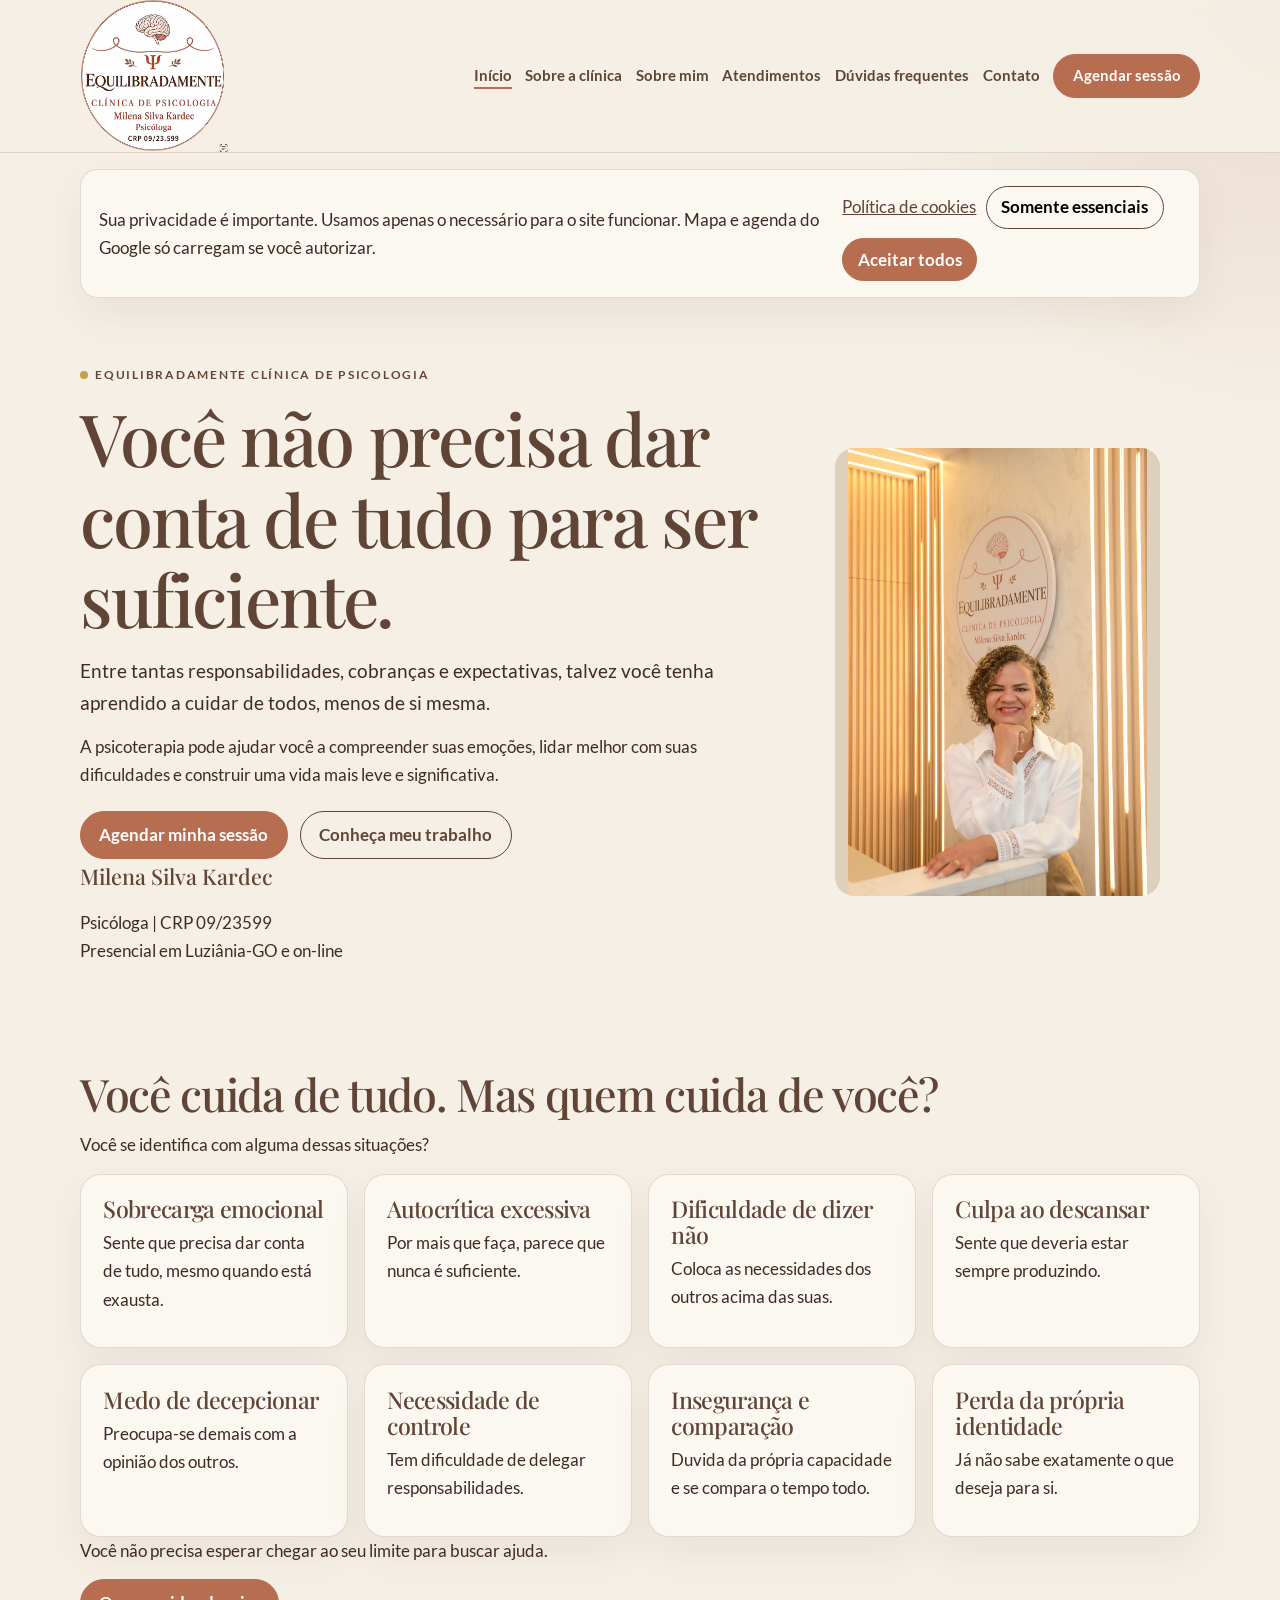
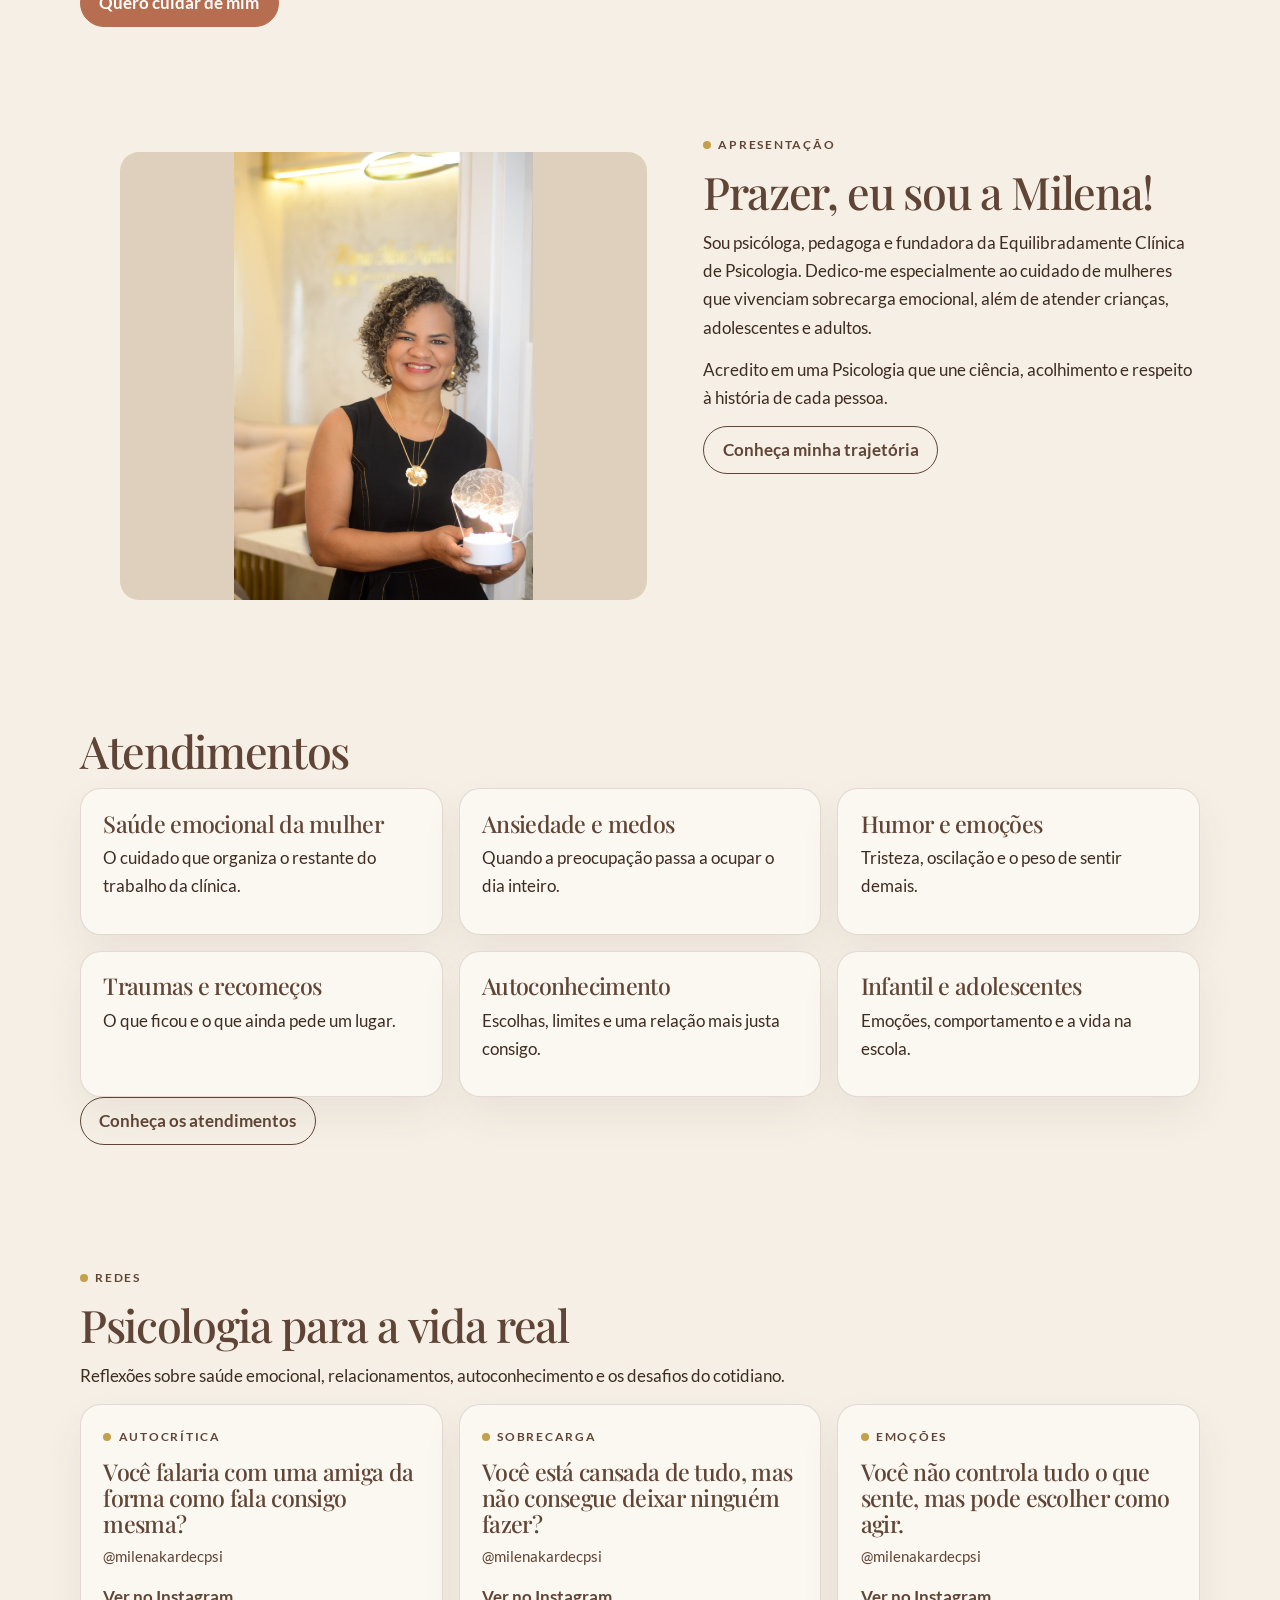
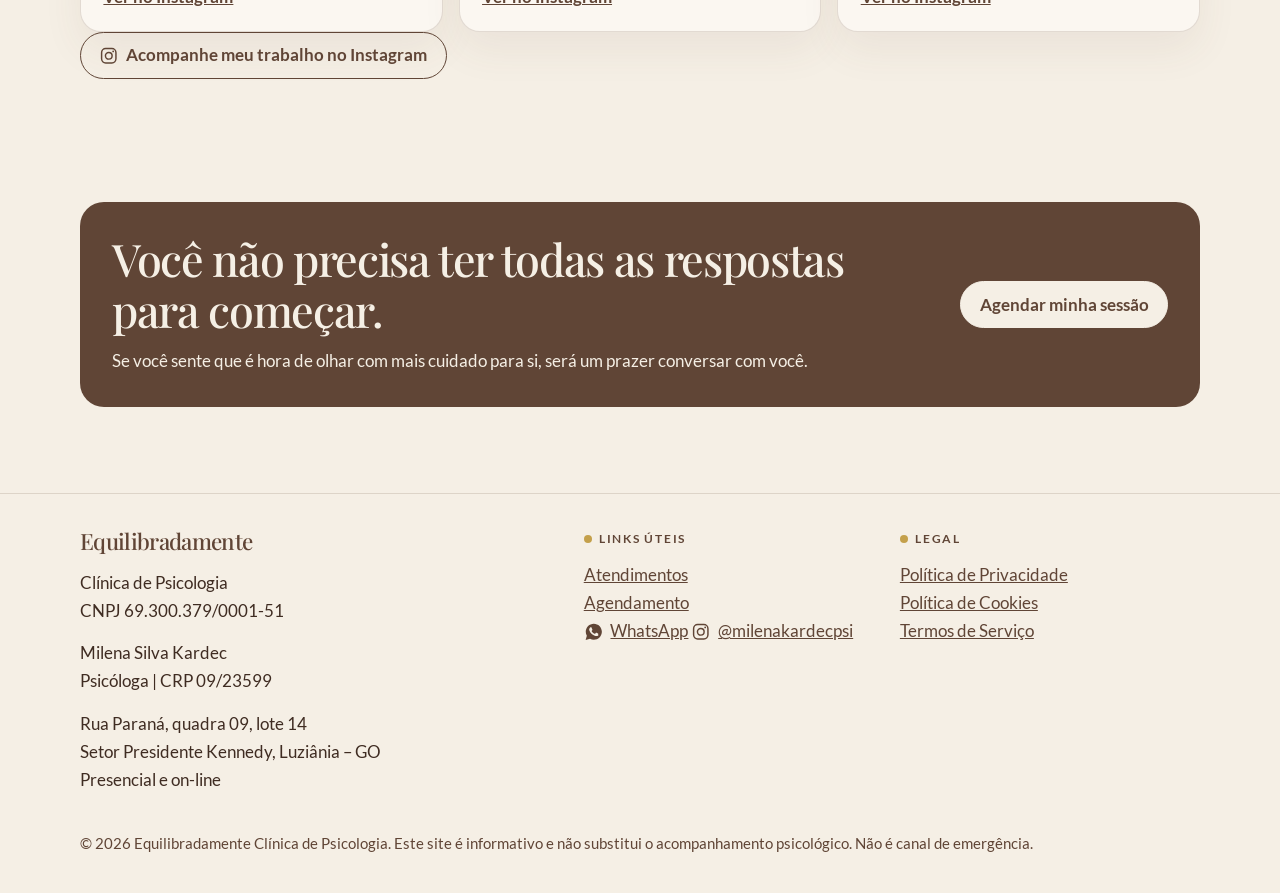
==== index.html @ 388ee87c "Publica o site da Equilibradamente para o domínio da clínica. O portal estático fica na raiz do repo" ====
<!DOCTYPE html>
<html lang="pt-BR">
<head>
  <meta charset="utf-8">
  <meta name="viewport" content="width=device-width, initial-scale=1">
  <title>Equilibradamente Clínica de Psicologia</title>
  <meta name="description" content="Psicoterapia para a saúde emocional da mulher, com atendimento também a crianças, adolescentes e adultos. Presencial em Luziânia-GO e on-line.">
  <meta property="og:title" content="Equilibradamente Clínica de Psicologia">
  <meta property="og:description" content="Construindo caminhos para uma vida mais leve e significativa.">
  <meta property="og:image" content="assets/img/fachada-acolhida.jpeg">
  <meta property="og:type" content="website">
  <link rel="icon" href="assets/img/favicon.png">
  <link rel="stylesheet" href="assets/css/styles.css?v=fotos">
</head>
<body data-root="">
  <a class="skip" href="#conteudo">Ir para o conteúdo</a>
  <header class="site-header">
    <div class="barra">
      <a class="marca" href="index.html" aria-label="Equilibradamente, início"><img src="assets/img/logo.png" alt=""></a>
      <button class="nav-toggle" type="button" aria-expanded="false" aria-controls="menu">Menu</button>
      <nav class="nav-principal" id="menu" aria-label="Principal">
        <a href="index.html" aria-current="page">Início</a>
        <a href="sobre.html">Sobre a clínica</a>
        <a href="equipa.html">Sobre mim</a>
        <a href="servicos.html">Atendimentos</a>
        <a href="faq.html">Dúvidas frequentes</a>
        <a href="contactos.html">Contato</a>
        <a class="botao botao-primario" href="agendar.html">Agendar sessão</a>
      </nav>
    </div>
  </header>
  <main id="conteudo">
    <section class="barra hero">
      <div>
        <p class="eyebrow">Equilibradamente Clínica de Psicologia</p>
        <h1>Você não precisa dar conta de tudo para ser suficiente.</h1>
        <p class="lead">Entre tantas responsabilidades, cobranças e expectativas, talvez você tenha aprendido a cuidar de todos, menos de si mesma.</p>
        <p>A psicoterapia pode ajudar você a compreender suas emoções, lidar melhor com suas dificuldades e construir uma vida mais leve e significativa.</p>
        <div class="acoes">
          <a class="botao botao-primario" href="agendar.html">Agendar minha sessão</a>
          <a class="botao" href="equipa.html">Conheça meu trabalho</a>
        </div>
        <p class="assinatura">Milena Silva Kardec</p>
        <p>Psicóloga | CRP 09/23599<br>Presencial em Luziânia-GO e on-line</p>
      </div>
      <figure class="hero-foto">
        <img src="assets/img/milena-hero.jpeg" alt="Milena Silva Kardec na recepção da Equilibradamente, ao lado da logomarca da clínica.">
      </figure>
    </section>

    <section class="secao" aria-labelledby="identificacao">
      <div class="barra">
        <h2 id="identificacao">Você cuida de tudo. Mas quem cuida de você?</h2>
        <p>Você se identifica com alguma dessas situações?</p>
        <div class="grelha-situacoes">
          <article class="cartao"><h3>Sobrecarga emocional</h3><p>Sente que precisa dar conta de tudo, mesmo quando está exausta.</p></article>
          <article class="cartao"><h3>Autocrítica excessiva</h3><p>Por mais que faça, parece que nunca é suficiente.</p></article>
          <article class="cartao"><h3>Dificuldade de dizer não</h3><p>Coloca as necessidades dos outros acima das suas.</p></article>
          <article class="cartao"><h3>Culpa ao descansar</h3><p>Sente que deveria estar sempre produzindo.</p></article>
          <article class="cartao"><h3>Medo de decepcionar</h3><p>Preocupa-se demais com a opinião dos outros.</p></article>
          <article class="cartao"><h3>Necessidade de controle</h3><p>Tem dificuldade de delegar responsabilidades.</p></article>
          <article class="cartao"><h3>Insegurança e comparação</h3><p>Duvida da própria capacidade e se compara o tempo todo.</p></article>
          <article class="cartao"><h3>Perda da própria identidade</h3><p>Já não sabe exatamente o que deseja para si.</p></article>
        </div>
        <p>Você não precisa esperar chegar ao seu limite para buscar ajuda.</p>
        <a class="botao botao-primario" href="agendar.html">Quero cuidar de mim</a>
      </div>
    </section>

    <section class="secao">
      <div class="barra split">
        <figure class="retrato-largo inteiro">
          <img src="assets/img/milena-perfil.jpeg" alt="Milena Silva Kardec no consultório, com o nome da psicóloga ao fundo.">
        </figure>
        <div>
          <p class="eyebrow">Apresentação</p>
          <h2>Prazer, eu sou a Milena!</h2>
          <p>Sou psicóloga, pedagoga e fundadora da Equilibradamente Clínica de Psicologia. Dedico-me especialmente ao cuidado de mulheres que vivenciam sobrecarga emocional, além de atender crianças, adolescentes e adultos.</p>
          <p>Acredito em uma Psicologia que une ciência, acolhimento e respeito à história de cada pessoa.</p>
          <a class="botao" href="equipa.html">Conheça minha trajetória</a>
        </div>
      </div>
    </section>

    <section class="secao" aria-labelledby="atendimentos-destaque">
      <div class="barra">
        <h2 id="atendimentos-destaque">Atendimentos</h2>
        <div class="grelha-3">
          <article class="cartao"><h3>Saúde emocional da mulher</h3><p>O cuidado que organiza o restante do trabalho da clínica.</p></article>
          <article class="cartao"><h3>Ansiedade e medos</h3><p>Quando a preocupação passa a ocupar o dia inteiro.</p></article>
          <article class="cartao"><h3>Humor e emoções</h3><p>Tristeza, oscilação e o peso de sentir demais.</p></article>
          <article class="cartao"><h3>Traumas e recomeços</h3><p>O que ficou e o que ainda pede um lugar.</p></article>
          <article class="cartao"><h3>Autoconhecimento</h3><p>Escolhas, limites e uma relação mais justa consigo.</p></article>
          <article class="cartao"><h3>Infantil e adolescentes</h3><p>Emoções, comportamento e a vida na escola.</p></article>
        </div>
        <p><a class="botao" href="servicos.html">Conheça os atendimentos</a></p>
      </div>
    </section>

    <section class="secao" id="notas" aria-labelledby="notas-titulo">
      <div class="barra">
        <p class="eyebrow">Redes</p>
        <h2 id="notas-titulo">Psicologia para a vida real</h2>
        <p>Reflexões sobre saúde emocional, relacionamentos, autoconhecimento e os desafios do cotidiano.</p>
        <div class="feed" data-social-feed></div>
        <p><a class="botao" data-fill="instagram" data-rotulo="Acompanhe meu trabalho no Instagram" href="#">Instagram</a></p>
      </div>
    </section>

    <section class="secao">
      <div class="barra chamada">
        <div>
          <h2>Você não precisa ter todas as respostas para começar.</h2>
          <p>Se você sente que é hora de olhar com mais cuidado para si, será um prazer conversar com você.</p>
        </div>
        <a class="botao botao-primario" href="agendar.html">Agendar minha sessão</a>
      </div>
    </section>
  </main>
  <footer class="site-footer">
    <div class="barra footer-grelha">
      <div>
        <p class="marca">Equilibradamente</p>
        <p>Clínica de Psicologia<br>CNPJ 69.300.379/0001-51</p>
        <p>Milena Silva Kardec<br>Psicóloga | CRP 09/23599</p>
        <p>Rua Paraná, quadra 09, lote 14<br>Setor Presidente Kennedy, Luziânia – GO<br>Presencial e on-line</p>
      </div>
      <div>
        <p class="eyebrow">Links úteis</p>
        <a href="servicos.html">Atendimentos</a>
        <a href="agendar.html">Agendamento</a>
        <a data-fill="whatsapp" data-rotulo="WhatsApp" href="#">WhatsApp</a>
        <a data-fill="instagram" href="#">Instagram</a>
      </div>
      <div>
        <p class="eyebrow">Legal</p>
        <a href="legal/privacidade.html">Política de Privacidade</a>
        <a href="legal/cookies.html">Política de Cookies</a>
        <a href="legal/termos.html">Termos de Serviço</a>
      </div>
    </div>
    <div class="barra rodape-base">
      <p>© <span class="ano">2026</span> Equilibradamente Clínica de Psicologia. Este site é informativo e não substitui o acompanhamento psicológico. Não é canal de emergência.</p>
    </div>
  </footer>
  <script src="assets/js/site-config.js"></script>
  <script src="assets/js/main.js"></script>
  <script src="assets/js/social-feed.js"></script>
</body>
</html>
---- assets/css/styles.css ----
@font-face {
  font-family: "Playfair Display";
  font-style: normal;
  font-weight: 500;
  font-display: swap;
  src: url("../fonts/playfair-latin-500-normal.woff2") format("woff2");
}

@font-face {
  font-family: "Playfair Display";
  font-style: normal;
  font-weight: 600;
  font-display: swap;
  src: url("../fonts/playfair-latin-600-normal.woff2") format("woff2");
}

@font-face {
  font-family: "Lato";
  font-style: normal;
  font-weight: 400;
  font-display: swap;
  src: url("../fonts/lato-latin-400-normal.woff2") format("woff2");
}

@font-face {
  font-family: "Lato";
  font-style: italic;
  font-weight: 400;
  font-display: swap;
  src: url("../fonts/lato-latin-400-italic.woff2") format("woff2");
}

@font-face {
  font-family: "Lato";
  font-style: normal;
  font-weight: 700;
  font-display: swap;
  src: url("../fonts/lato-latin-700-normal.woff2") format("woff2");
}

:root {
  --areia: #f5efe5;
  --bege: #ded0bd;
  --terracota: #b66d50;
  --marrom: #604536;
  --mostarda: #c4a04b;
  --tinta: #3f2c22;
  --papel: #fbf7f1;
  --linha: rgba(96, 69, 54, 0.16);
  --sombra: 0 18px 40px rgba(96, 69, 54, 0.07);
  --serif: "Playfair Display", Georgia, serif;
  --sans: "Lato", "Segoe UI", sans-serif;
  --medida: 1120px;
}

* { box-sizing: border-box; }

html { scroll-behavior: smooth; }

body {
  margin: 0;
  background:
    radial-gradient(circle at 100% 0, rgba(182, 109, 80, 0.18), transparent 26rem),
    var(--areia);
  color: var(--tinta);
  font-family: var(--sans);
  font-size: 1.0625rem;
  line-height: 1.65;
}

img { max-width: 100%; display: block; }

a { color: var(--marrom); }

h1, h2, h3, .marca {
  font-family: var(--serif);
  font-weight: 500;
  letter-spacing: -0.03em;
  line-height: 1.12;
  color: var(--marrom);
}

h1 { margin: 0 0 1rem; font-size: clamp(2.5rem, 6vw, 4.5rem); }
h2 { margin: 0 0 0.75rem; font-size: clamp(1.9rem, 3.5vw, 2.8rem); }
h3 { margin: 0 0 0.45rem; font-size: 1.45rem; }
p { margin: 0 0 0.9rem; }

.skip {
  position: absolute;
  left: 1rem;
  top: -4rem;
  z-index: 40;
  padding: 0.55rem 0.9rem;
  background: var(--marrom);
  color: var(--areia);
}

.skip:focus { top: 1rem; }

.barra {
  width: min(var(--medida), calc(100% - 2rem));
  margin-inline: auto;
}

.site-header {
  position: sticky;
  top: 0;
  z-index: 20;
  background: rgba(245, 239, 229, 0.92);
  border-bottom: 1px solid var(--linha);
  backdrop-filter: blur(12px);
}

.site-header .barra {
  position: relative;
  display: flex;
  align-items: center;
  justify-content: space-between;
  min-height: 8.2rem;
  gap: 1rem;
}

.marca {
  font-size: 1.4rem;
  text-decoration: none;
}

.site-header .marca {
  display: inline-flex;
  line-height: 0;
}

.site-header .marca img {
  width: 9.5rem;
  height: auto;
  object-fit: contain;
  background: transparent;
}

.nav-toggle {
  display: none;
  min-height: 2.6rem;
  padding: 0.35rem 0.9rem;
  border: 1px solid var(--marrom);
  border-radius: 999px;
  background: transparent;
  color: var(--marrom);
  font: inherit;
  font-weight: 600;
  cursor: pointer;
}

.nav-principal {
  display: flex;
  align-items: center;
  gap: 0.85rem;
}

.nav-principal a {
  text-decoration: none;
  font-weight: 700;
  font-size: 0.95rem;
}

.nav-principal a[aria-current="page"]:not(.botao) {
  box-shadow: inset 0 -2px 0 var(--terracota);
}

.nav-principal a.botao-primario,
.nav-principal a.botao-primario:hover {
  color: #fff;
}

.botao {
  display: inline-flex;
  align-items: center;
  justify-content: center;
  min-height: 2.8rem;
  padding: 0.55rem 1.15rem;
  border: 1px solid var(--marrom);
  border-radius: 999px;
  background: transparent;
  color: var(--marrom);
  font: inherit;
  font-weight: 600;
  text-decoration: none;
  cursor: pointer;
}

.botao-primario {
  background: var(--terracota);
  border-color: var(--terracota);
  color: #fff;
}

.botao:hover { background: rgba(96, 69, 54, 0.06); }
.botao-primario:hover { background: #9a5a42; border-color: #9a5a42; color: #fff; }

.is-disabled {
  opacity: 0.5;
  cursor: not-allowed;
  text-decoration: none;
}

.com-icone,
.footer-grelha a.com-icone {
  display: inline-flex;
  align-items: center;
  gap: 0.45rem;
}

.com-icone svg {
  width: 1.15em;
  height: 1.15em;
  flex: none;
}

.secao { padding: 3.4rem 0; }

.eyebrow {
  margin: 0 0 0.7rem;
  color: var(--marrom);
  font-size: 0.78rem;
  font-weight: 600;
  letter-spacing: 0.14em;
  text-transform: uppercase;
}

.eyebrow::before {
  content: "";
  display: inline-block;
  width: 0.5rem;
  height: 0.5rem;
  margin-right: 0.45rem;
  border-radius: 50%;
  background: var(--mostarda);
}

.lead { max-width: 40rem; font-size: 1.2rem; }

.acoes, .lista-inline {
  display: flex;
  flex-wrap: wrap;
  gap: 0.75rem;
}

.acoes { margin-top: 1.4rem; }

.hero {
  display: grid;
  grid-template-columns: 1.35fr 0.8fr;
  gap: 2rem;
  align-items: end;
  padding: 4.2rem 0 2.2rem;
}

.cartao,
.cartao-hero,
.feed-card,
.painel-vazio,
.perfil,
.servico,
.faq-item,
.formulario,
.bloco {
  background: var(--papel);
  border: 1px solid var(--linha);
  border-radius: 1.3rem;
  box-shadow: var(--sombra);
}

.cartao,
.perfil,
.servico,
.bloco,
.formulario,
.painel-vazio,
.feed-card { padding: 1.35rem 1.4rem 1.2rem; }

.cartao-hero {
  padding: 1.5rem;
  background:
    linear-gradient(180deg, rgba(196, 160, 75, 0.28), transparent 46%),
    var(--bege);
}

.cartao-hero p:last-child { margin-bottom: 0; }

.numero {
  margin: 0;
  color: var(--terracota);
  font-family: var(--serif);
  font-size: 1.7rem;
}

.grelha-3,
.grelha-2,
.split,
.footer-grelha {
  display: grid;
  gap: 1rem;
}

.grelha-3 { grid-template-columns: repeat(3, 1fr); }
.grelha-2,
.split { grid-template-columns: 1.1fr 0.9fr; }
.footer-grelha { grid-template-columns: 1.3fr 0.8fr 0.8fr; }

.feed {
  display: grid;
  grid-template-columns: repeat(3, 1fr);
  gap: 1rem;
}

.feed-card a { font-weight: 600; }

.meta { color: var(--marrom); font-size: 0.95rem; }

.chamada {
  display: flex;
  align-items: center;
  justify-content: space-between;
  gap: 1.5rem;
  padding: 2rem;
  border-radius: 1.5rem;
  background: var(--marrom);
  color: var(--areia);
}

.chamada h2,
.chamada p { color: var(--areia); }
.chamada p:last-child { margin-bottom: 0; }
.chamada .botao-primario {
  background: var(--areia);
  color: var(--marrom);
  border-color: var(--areia);
  flex: none;
}

.pagina-topo { padding: 3.2rem 0 0.4rem; }
.pagina-topo p { max-width: 42rem; }

.perfil-topo {
  display: flex;
  align-items: center;
  gap: 0.9rem;
  margin-bottom: 0.8rem;
}

.avatar {
  display: grid;
  width: 4.2rem;
  height: 4.2rem;
  place-items: center;
  border-radius: 50%;
  background: var(--bege);
  color: var(--terracota);
  font-family: var(--serif);
  font-size: 1.3rem;
}

.cedulas {
  margin: 0;
  padding: 0;
  list-style: none;
  color: var(--marrom);
}

.cedulas li + li { margin-top: 0.15rem; }

.links-perfil {
  display: flex;
  flex-wrap: wrap;
  gap: 0.8rem;
  margin-top: 1rem;
  font-weight: 600;
}

.aviso {
  padding: 0.9rem 1rem;
  border-left: 4px solid var(--terracota);
  background: rgba(182, 109, 80, 0.12);
  border-radius: 0.6rem;
}

.formulario { display: grid; gap: 0.9rem; }

label { display: grid; gap: 0.35rem; font-weight: 600; color: var(--marrom); }

.linha-check {
  display: flex;
  align-items: flex-start;
  gap: 0.6rem;
  font-weight: 400;
}

input,
select,
textarea {
  width: 100%;
  padding: 0.75rem 0.85rem;
  border: 1px solid var(--linha);
  border-radius: 0.8rem;
  background: var(--areia);
  color: var(--tinta);
  font: inherit;
}

textarea { min-height: 7rem; resize: vertical; }

input:focus,
select:focus,
textarea:focus,
button:focus-visible,
a:focus-visible {
  outline: 2px solid var(--terracota);
  outline-offset: 2px;
}

.form-nota {
  margin: 0;
  padding: 0.9rem 1rem;
  border-radius: 0.8rem;
  background: var(--bege);
}

.form-nota a { font-weight: 600; }

.pedido-popup {
  position: fixed;
  inset: 0;
  z-index: 80;
  display: grid;
  place-items: center;
  padding: 1.2rem;
  background: rgba(63, 44, 34, 0.45);
}

.pedido-caixa {
  width: min(34rem, 100%);
  max-height: min(85vh, 40rem);
  overflow: auto;
  padding: 1.5rem 1.4rem 1.3rem;
  border-radius: 1.3rem;
  background: var(--papel);
  box-shadow: var(--sombra);
}

.pedido-caixa p { margin-bottom: 1rem; }
.pedido-email {
  white-space: pre-wrap;
  margin: 0 0 1rem;
  padding: 0.9rem 1rem;
  border-radius: 0.8rem;
  background: var(--areia);
}

.faq-lista { display: grid; gap: 0.75rem; }

.faq-item { padding: 0.35rem 1.1rem; }

.faq-item button {
  display: flex;
  width: 100%;
  justify-content: space-between;
  gap: 1rem;
  padding: 0.9rem 0;
  border: 0;
  background: transparent;
  color: var(--marrom);
  font: inherit;
  font-family: var(--serif);
  font-size: 1.3rem;
  text-align: left;
  cursor: pointer;
}

.faq-item button::after {
  content: "+";
  color: var(--terracota);
  font-family: var(--sans);
}

.faq-item.is-open button::after { content: "–"; }

.faq-painel { padding-bottom: 0.8rem; }

.agenda iframe,
.mapa iframe {
  width: 100%;
  min-height: 28rem;
  border: 0;
  border-radius: 1.2rem;
}

.mapa { min-height: 28rem; }

.prosa { width: min(68ch, 100%); }
.prosa h2 { margin-top: 2rem; font-size: 1.8rem; }

.site-footer {
  margin-top: 2rem;
  padding: 2.2rem 0 1.4rem;
  border-top: 1px solid var(--linha);
}

.footer-grelha a,
.footer-grelha p { display: block; }

.rodape-base {
  display: flex;
  justify-content: space-between;
  gap: 1rem;
  margin-top: 1.4rem;
  color: var(--marrom);
  font-size: 0.95rem;
}

.cookie-bar {
  display: flex;
  align-items: center;
  justify-content: space-between;
  gap: 1rem;
  width: min(var(--medida), calc(100% - 2rem));
  margin: 1rem auto 0;
  padding: 1rem 1.1rem;
  border: 1px solid var(--linha);
  border-radius: 1.1rem;
  background: var(--papel);
  box-shadow: var(--sombra);
}

.cookie-acoes button.botao-primario {
  background: var(--terracota);
  border-color: var(--terracota);
  color: #fff;
}

.cookie-bar p { margin: 0; }
.cookie-acoes { display: flex; flex-wrap: wrap; align-items: center; gap: 0.6rem; }
.cookie-acoes button {
  min-height: 2.6rem;
  padding: 0.4rem 0.9rem;
  border: 1px solid var(--marrom);
  border-radius: 999px;
  background: transparent;
  font: inherit;
  font-weight: 600;
  cursor: pointer;
}

.page-bio { background: var(--areia); }

.bio-caixa {
  width: min(26rem, calc(100% - 2rem));
  margin: 7vh auto 3rem;
  text-align: center;
}

.marca-bio {
  display: inline-flex;
  line-height: 0;
}

.marca-bio img {
  width: 12.5rem;
  height: 12.5rem;
  margin: 0 auto 1rem;
  border-radius: 50%;
  object-fit: cover;
  background: #fff;
}
.bio-caixa .botao { width: 100%; margin-top: 0.75rem; }
.bio-caixa .lista-inline { justify-content: center; margin-top: 1.2rem; }
.bio-caixa .retrato,
.hero-foto img,
.retrato-largo img,
.galeria img {
  width: 100%;
  height: 28rem;
  object-fit: contain;
  object-position: center;
  background: var(--bege);
  border-radius: 1.2rem;
}

.bio-caixa .retrato { margin: 0 auto 1rem; }

.hero { align-items: center; }
.hero-foto,
.retrato-largo {
  overflow: visible;
  min-height: 0;
  border-radius: 0;
  background: transparent;
  box-shadow: none;
}
.grelha-situacoes,
.galeria,
.numeros {
  display: grid;
  gap: 1rem;
}
.grelha-situacoes { grid-template-columns: repeat(4, 1fr); }
.galeria { grid-template-columns: 1fr 1fr; align-items: start; }
.galeria figure { margin: 0; }
.galeria img { display: block; }
.galeria figcaption { margin-top: 0.45rem; color: var(--marrom); font-size: 0.92rem; }
.numeros { grid-template-columns: repeat(3, 1fr); }
.numero-grande {
  margin: 0;
  font-family: var(--serif);
  font-size: clamp(2rem, 4vw, 3rem);
  color: var(--terracota);
}
.passos { display: grid; gap: 0.8rem; }
.passo { display: grid; grid-template-columns: auto 1fr; gap: 0.9rem; align-items: start; }
.assinatura { font-family: var(--serif); font-size: 1.35rem; color: var(--marrom); }
@keyframes subir {
  from { opacity: 0; transform: translateY(10px); }
  to { opacity: 1; transform: none; }
}
.hero { animation: subir 0.7s ease; }

@media (max-width: 860px) {
  .barra,
  .cookie-bar {
    width: 100%;
    padding-inline: 1rem;
  }

  .site-header .barra {
    min-height: 0;
    padding-block: 0.55rem;
  }

  .site-header .marca img { width: 6.75rem; }

  .nav-toggle { display: inline-flex; }

  .nav-principal {
    position: absolute;
    top: 100%;
    right: 0;
    left: 0;
    display: none;
    flex-direction: column;
    align-items: stretch;
    padding: 0.4rem 1rem 0.9rem;
    background: var(--areia);
    border-bottom: 1px solid var(--linha);
  }

  .nav-principal.is-open { display: flex; }

  .nav-principal a {
    display: flex;
    align-items: center;
    min-height: 2.9rem;
  }

  .nav-principal .botao,
  .acoes .botao,
  .chamada .botao { width: 100%; }

  .secao { padding: 2rem 0; }
  .pagina-topo { padding: 1.5rem 0 0.2rem; }

  .hero {
    padding: 1.15rem 1rem 0.2rem;
    gap: 1.1rem;
  }

  .hero-foto { order: -1; }

  .bio-caixa .retrato,
  .hero-foto img,
  .retrato-largo img,
  .galeria img {
    height: 22rem;
    object-fit: contain;
  }

  h1 { font-size: clamp(2rem, 8.4vw, 2.65rem); }

  .hero,
  .grelha-3,
  .grelha-2,
  .grelha-situacoes,
  .galeria,
  .numeros,
  .split,
  .feed,
  .footer-grelha,
  .chamada,
  .cookie-bar,
  .rodape-base { grid-template-columns: 1fr; display: grid; }

  .chamada,
  .cookie-bar { padding: 1.15rem; }

  .cookie-bar { margin-inline: 0; border-radius: 0; }

  .chamada,
  .cookie-bar,
  .rodape-base { display: grid; }
}

@media (prefers-reduced-motion: reduce) {
  html { scroll-behavior: auto; }
  .hero { animation: none; }
}
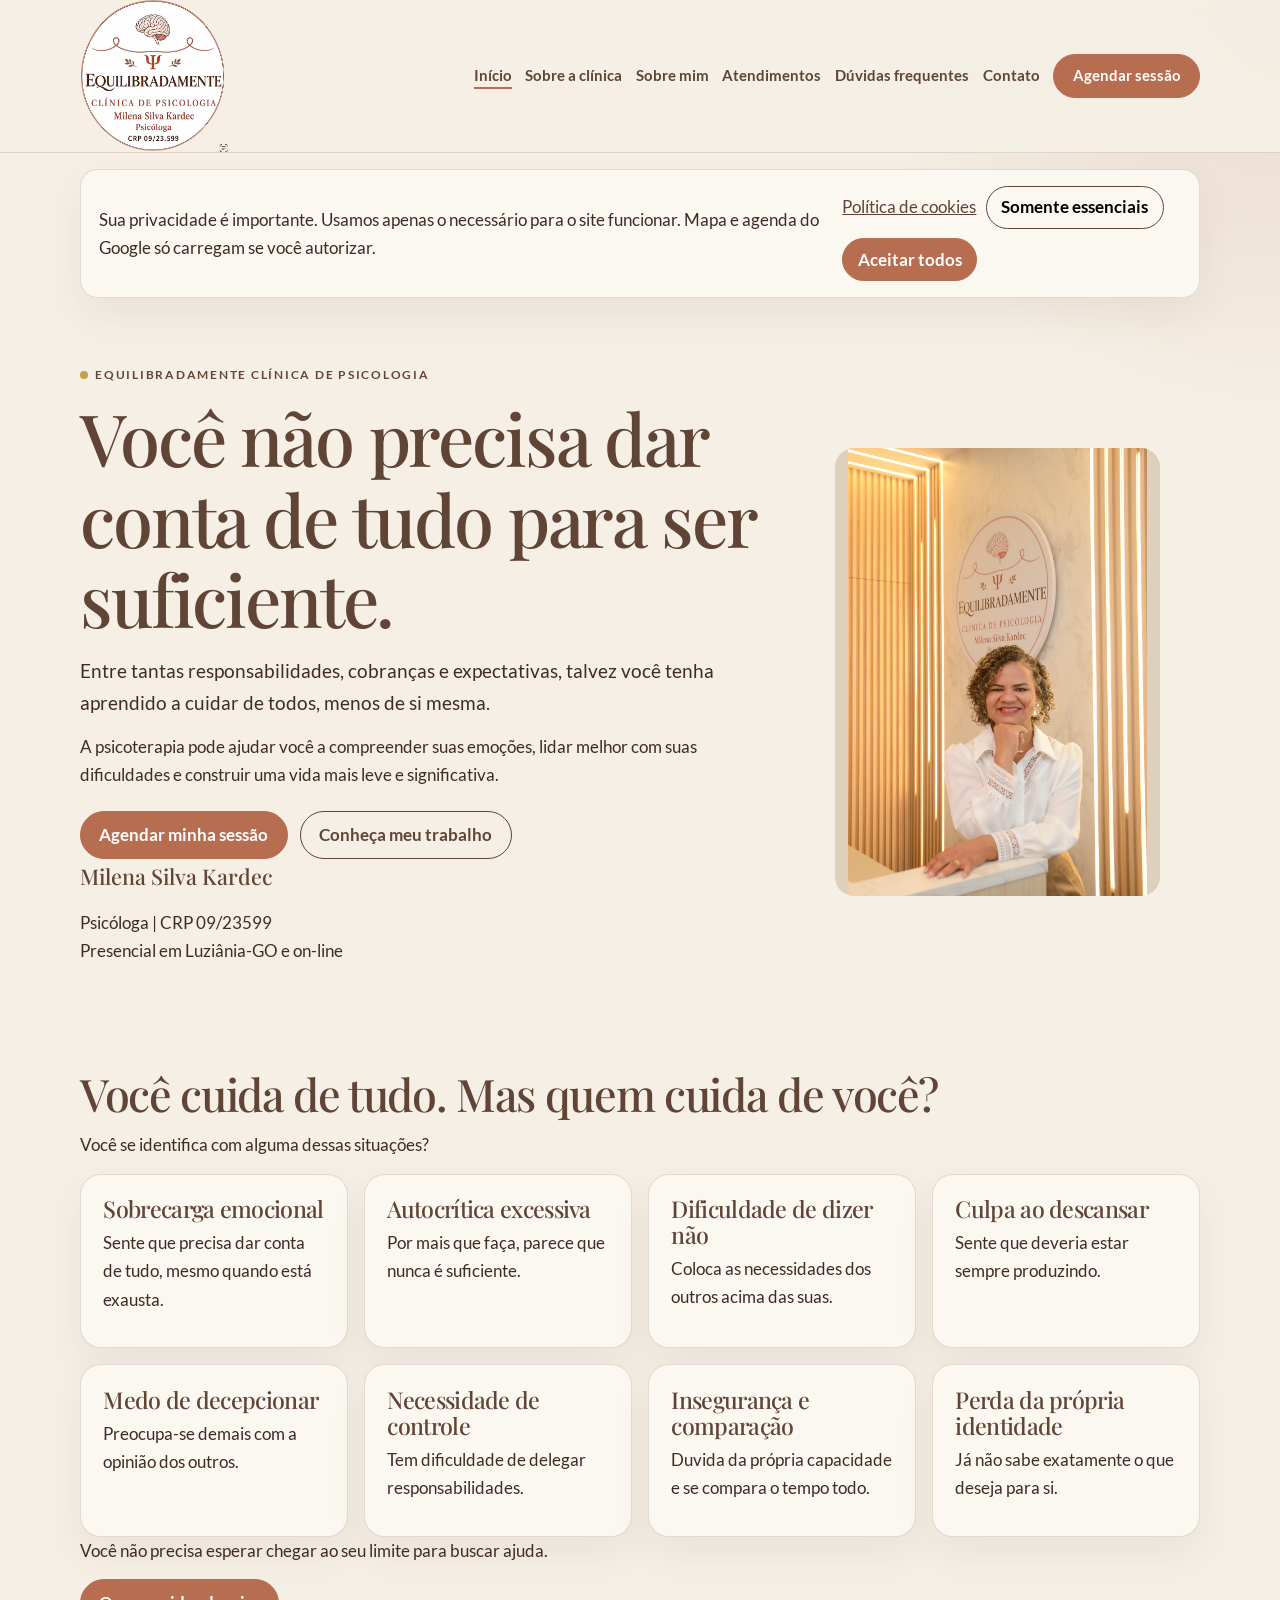
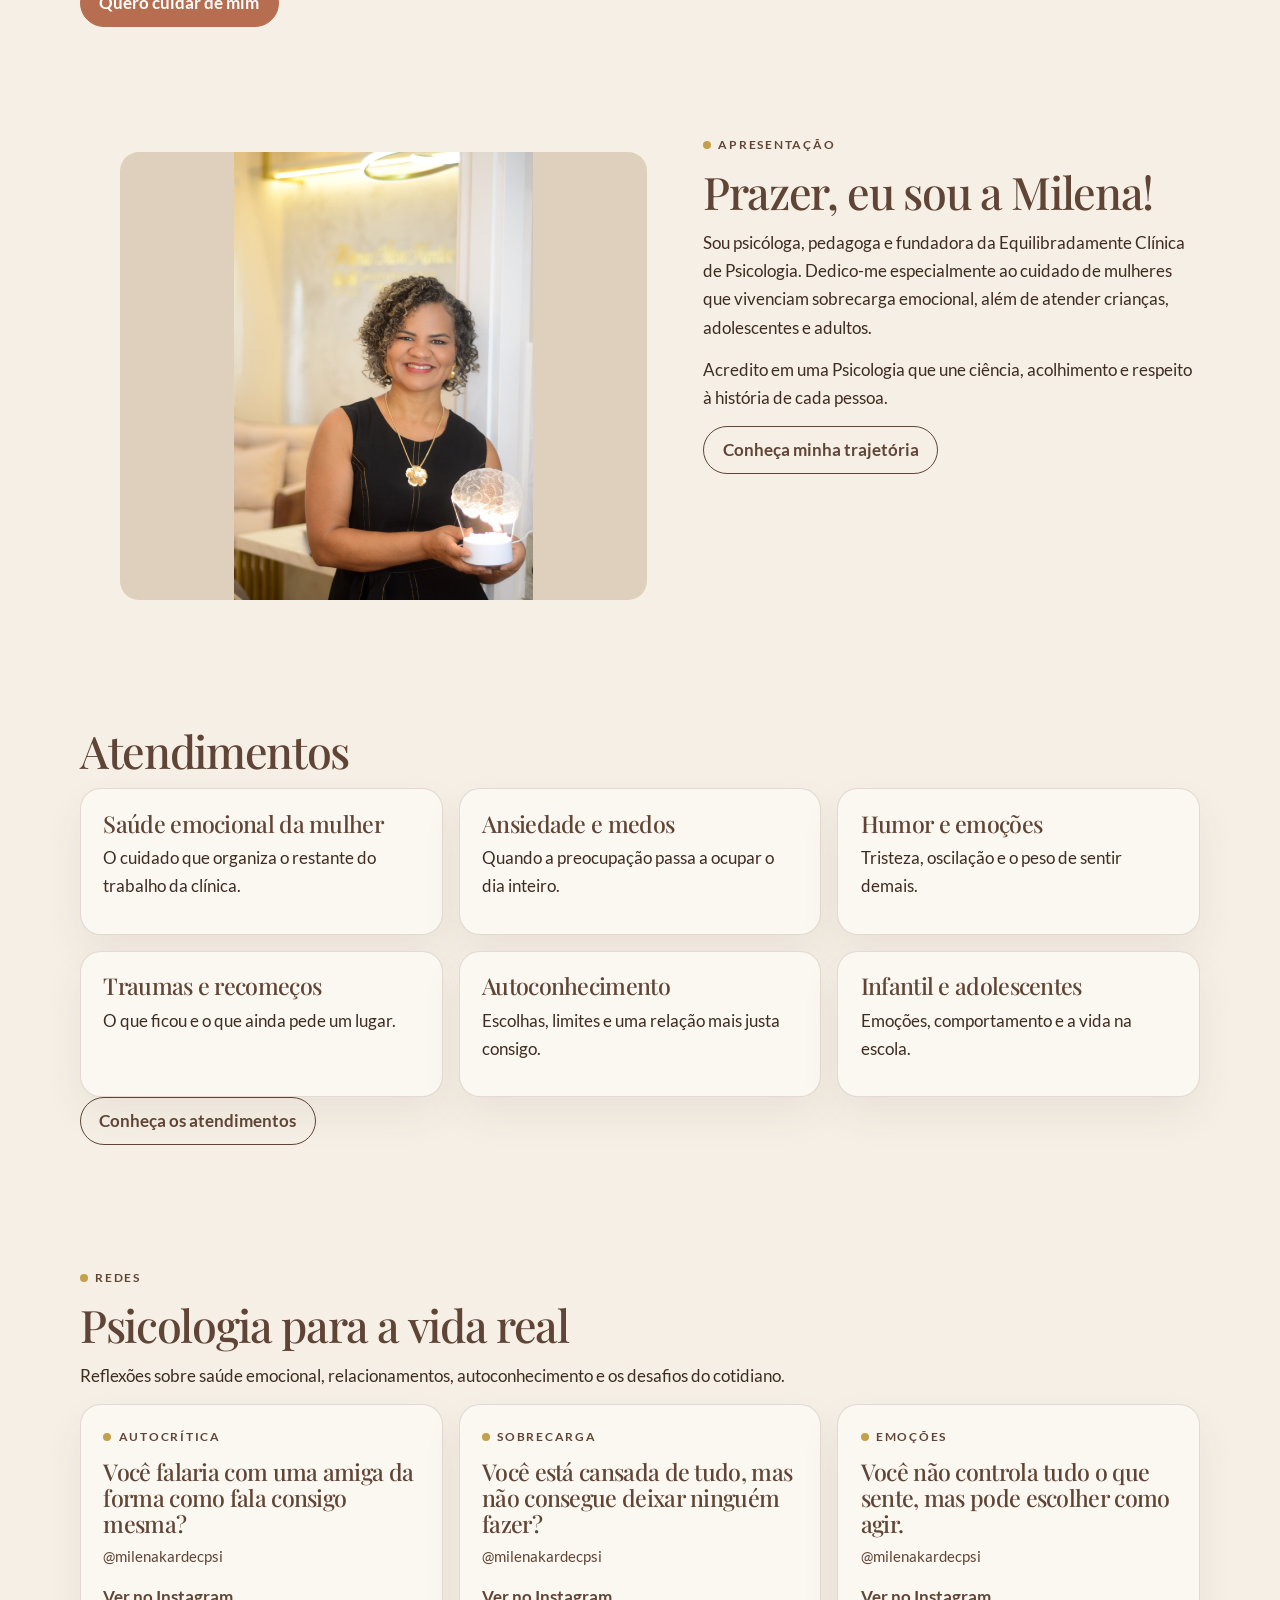
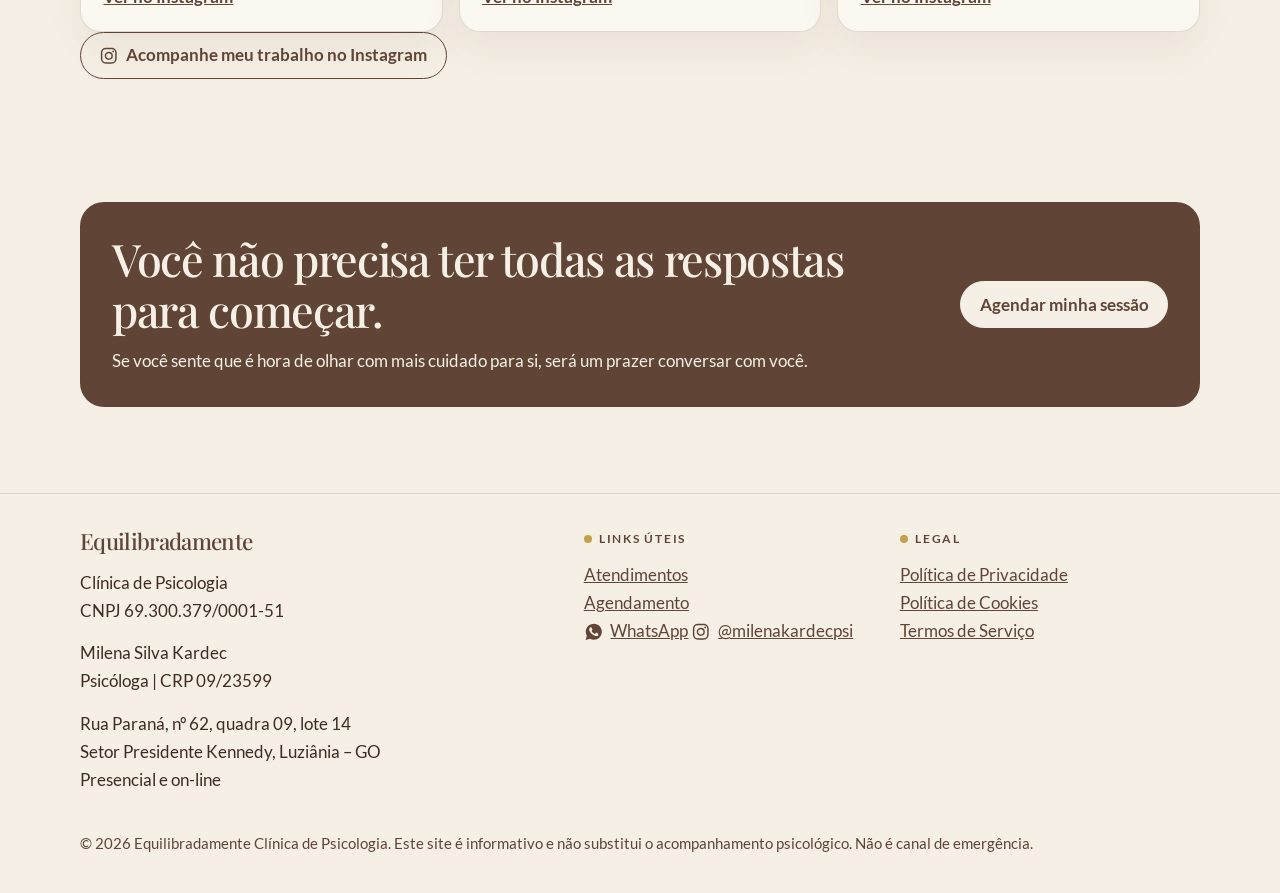
==== commit d6627d65: "Inclui o numero do consultorio e publica a missao, a visao e os valores da clinica. Co-authored-by: " ====
--- a/index.html
+++ b/index.html
@@ -123,7 +123,7 @@
         <p class="marca">Equilibradamente</p>
         <p>Clínica de Psicologia<br>CNPJ 69.300.379/0001-51</p>
         <p>Milena Silva Kardec<br>Psicóloga | CRP 09/23599</p>
-        <p>Rua Paraná, quadra 09, lote 14<br>Setor Presidente Kennedy, Luziânia – GO<br>Presencial e on-line</p>
+        <p>Rua Paraná, nº 62, quadra 09, lote 14<br>Setor Presidente Kennedy, Luziânia – GO<br>Presencial e on-line</p>
       </div>
       <div>
         <p class="eyebrow">Links úteis</p>
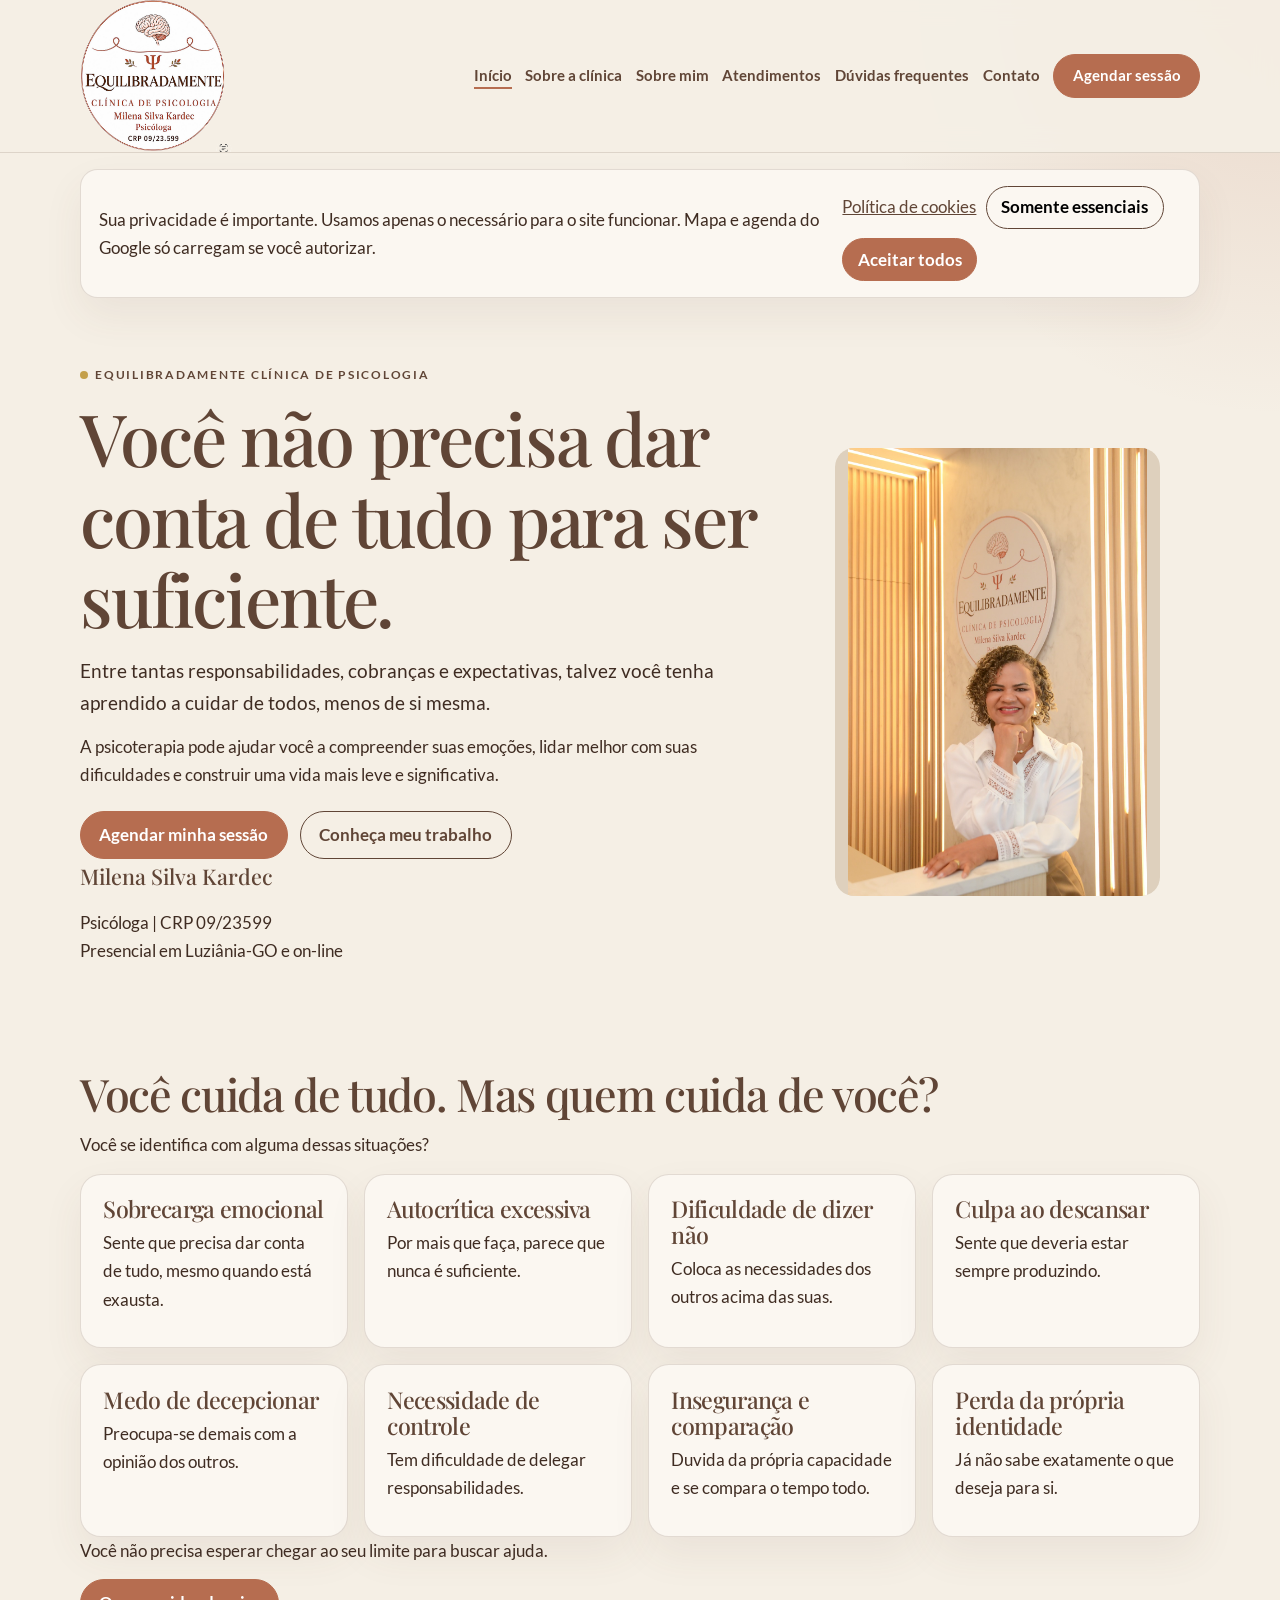
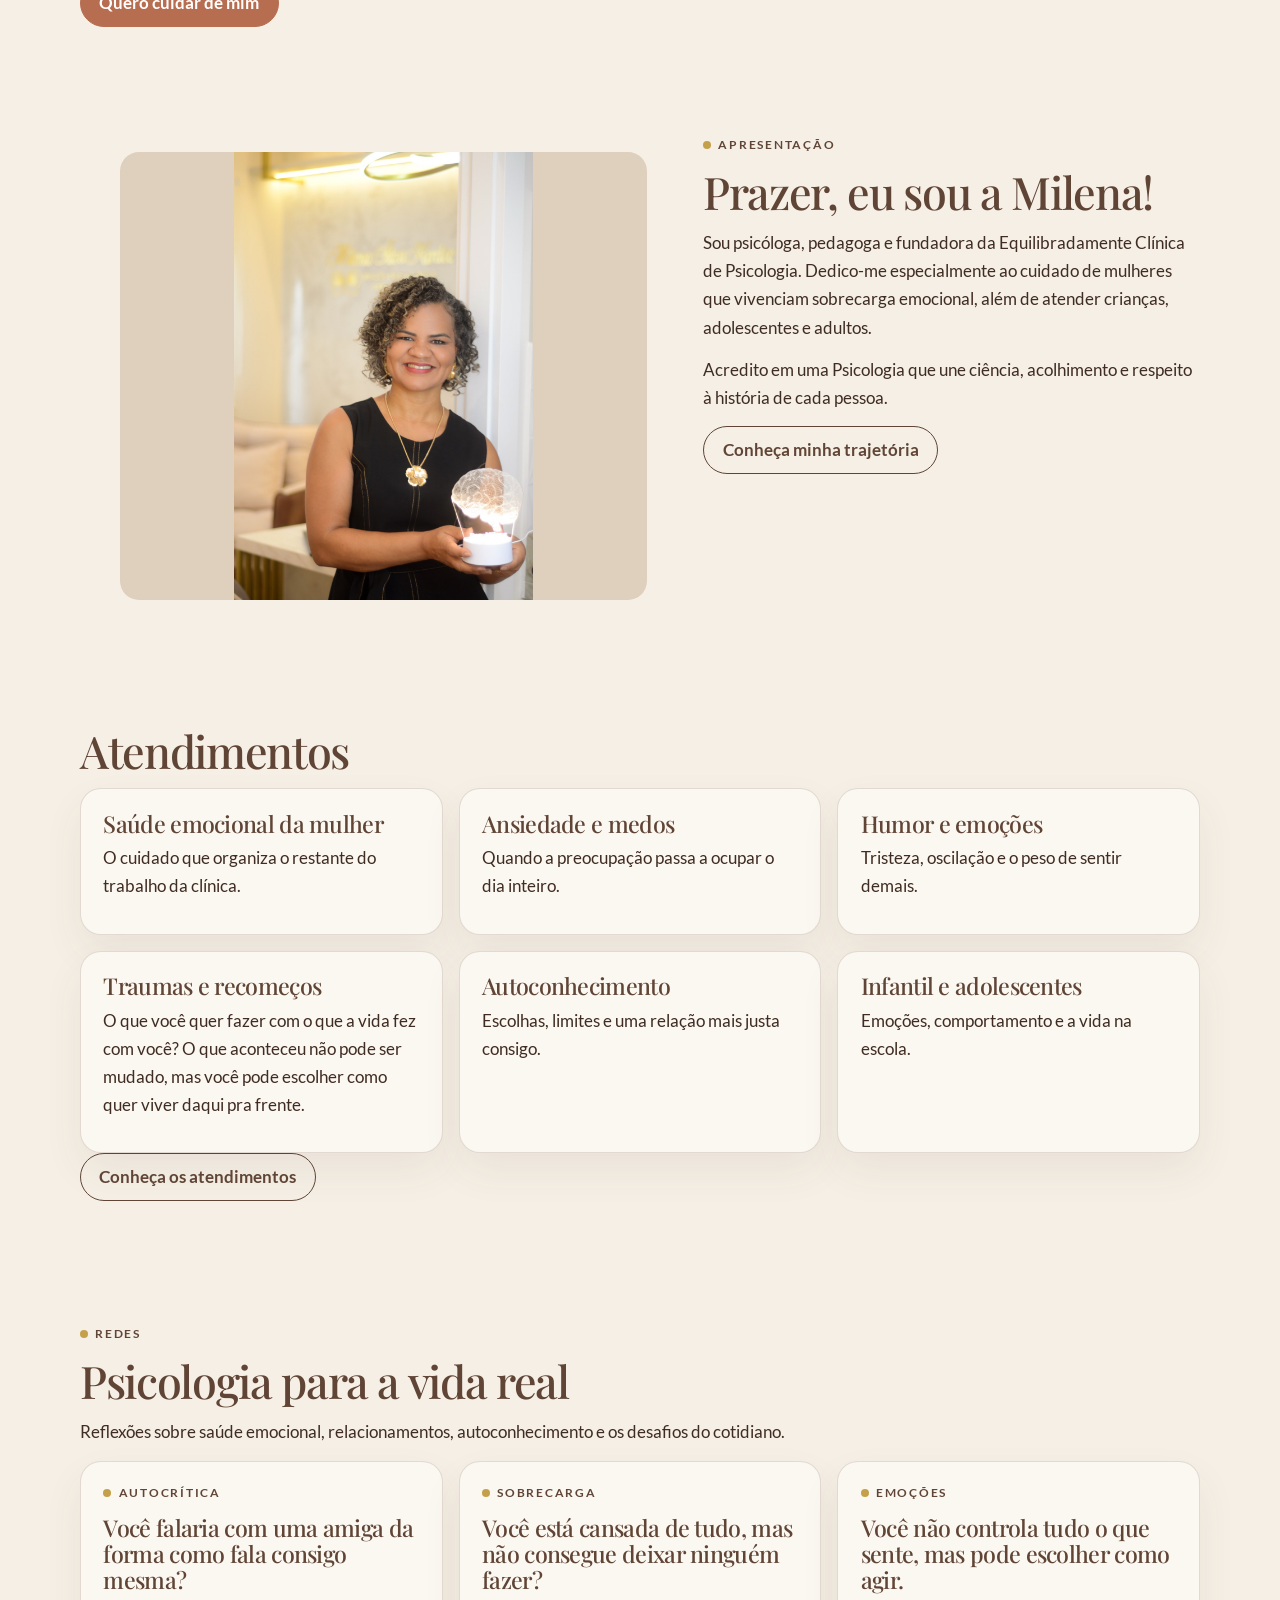
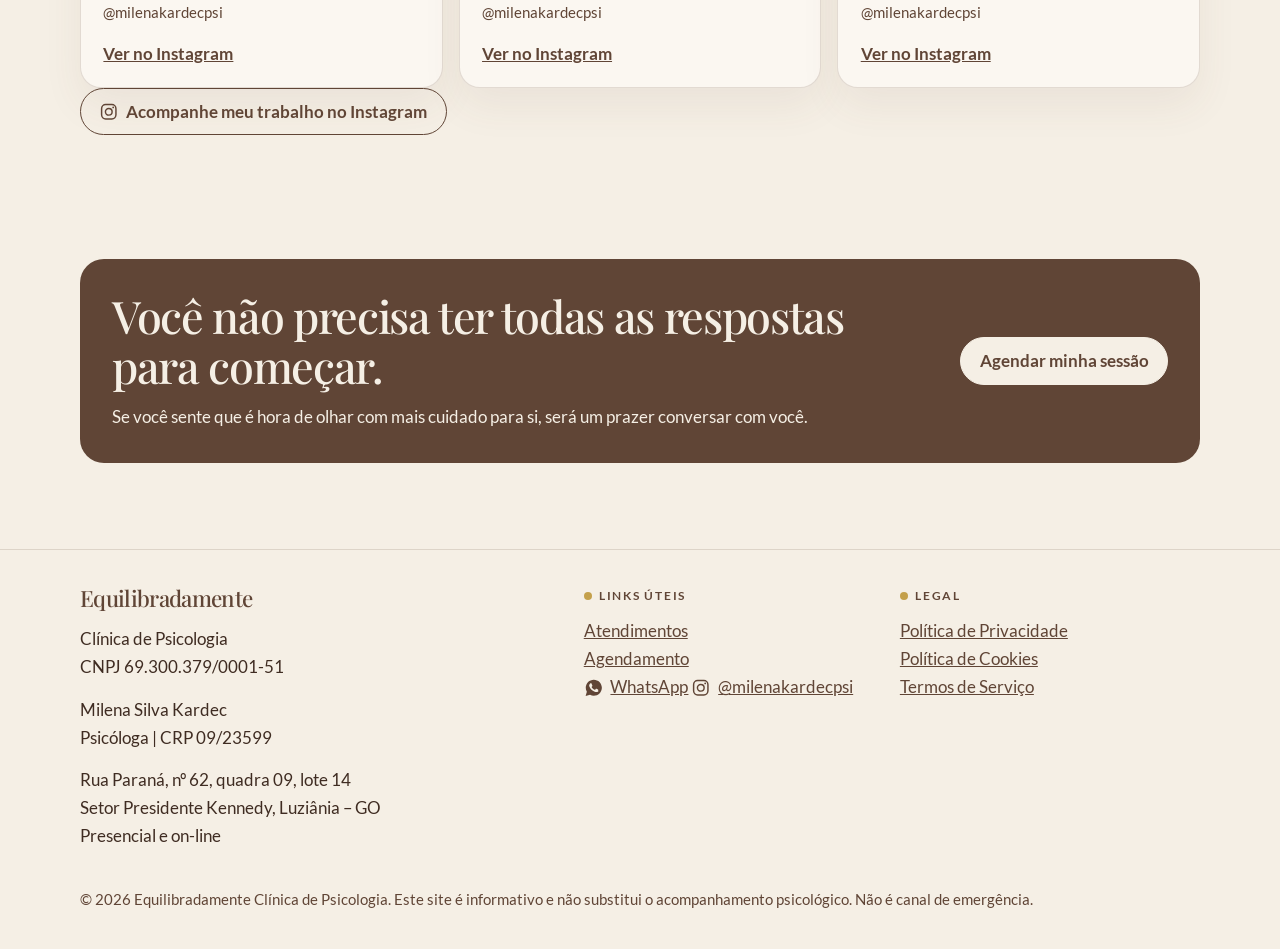
==== commit 523d0c1d: "Atualiza os textos da clínica e fixa cada sessão em 50 minutos. Co-authored-by: Cursor <cursoragent@" ====
--- a/index.html
+++ b/index.html
@@ -89,7 +89,7 @@
           <article class="cartao"><h3>Saúde emocional da mulher</h3><p>O cuidado que organiza o restante do trabalho da clínica.</p></article>
           <article class="cartao"><h3>Ansiedade e medos</h3><p>Quando a preocupação passa a ocupar o dia inteiro.</p></article>
           <article class="cartao"><h3>Humor e emoções</h3><p>Tristeza, oscilação e o peso de sentir demais.</p></article>
-          <article class="cartao"><h3>Traumas e recomeços</h3><p>O que ficou e o que ainda pede um lugar.</p></article>
+          <article class="cartao"><h3>Traumas e recomeços</h3><p>O que você quer fazer com o que a vida fez com você? O que aconteceu não pode ser mudado, mas você pode escolher como quer viver daqui pra frente.</p></article>
           <article class="cartao"><h3>Autoconhecimento</h3><p>Escolhas, limites e uma relação mais justa consigo.</p></article>
           <article class="cartao"><h3>Infantil e adolescentes</h3><p>Emoções, comportamento e a vida na escola.</p></article>
         </div>
